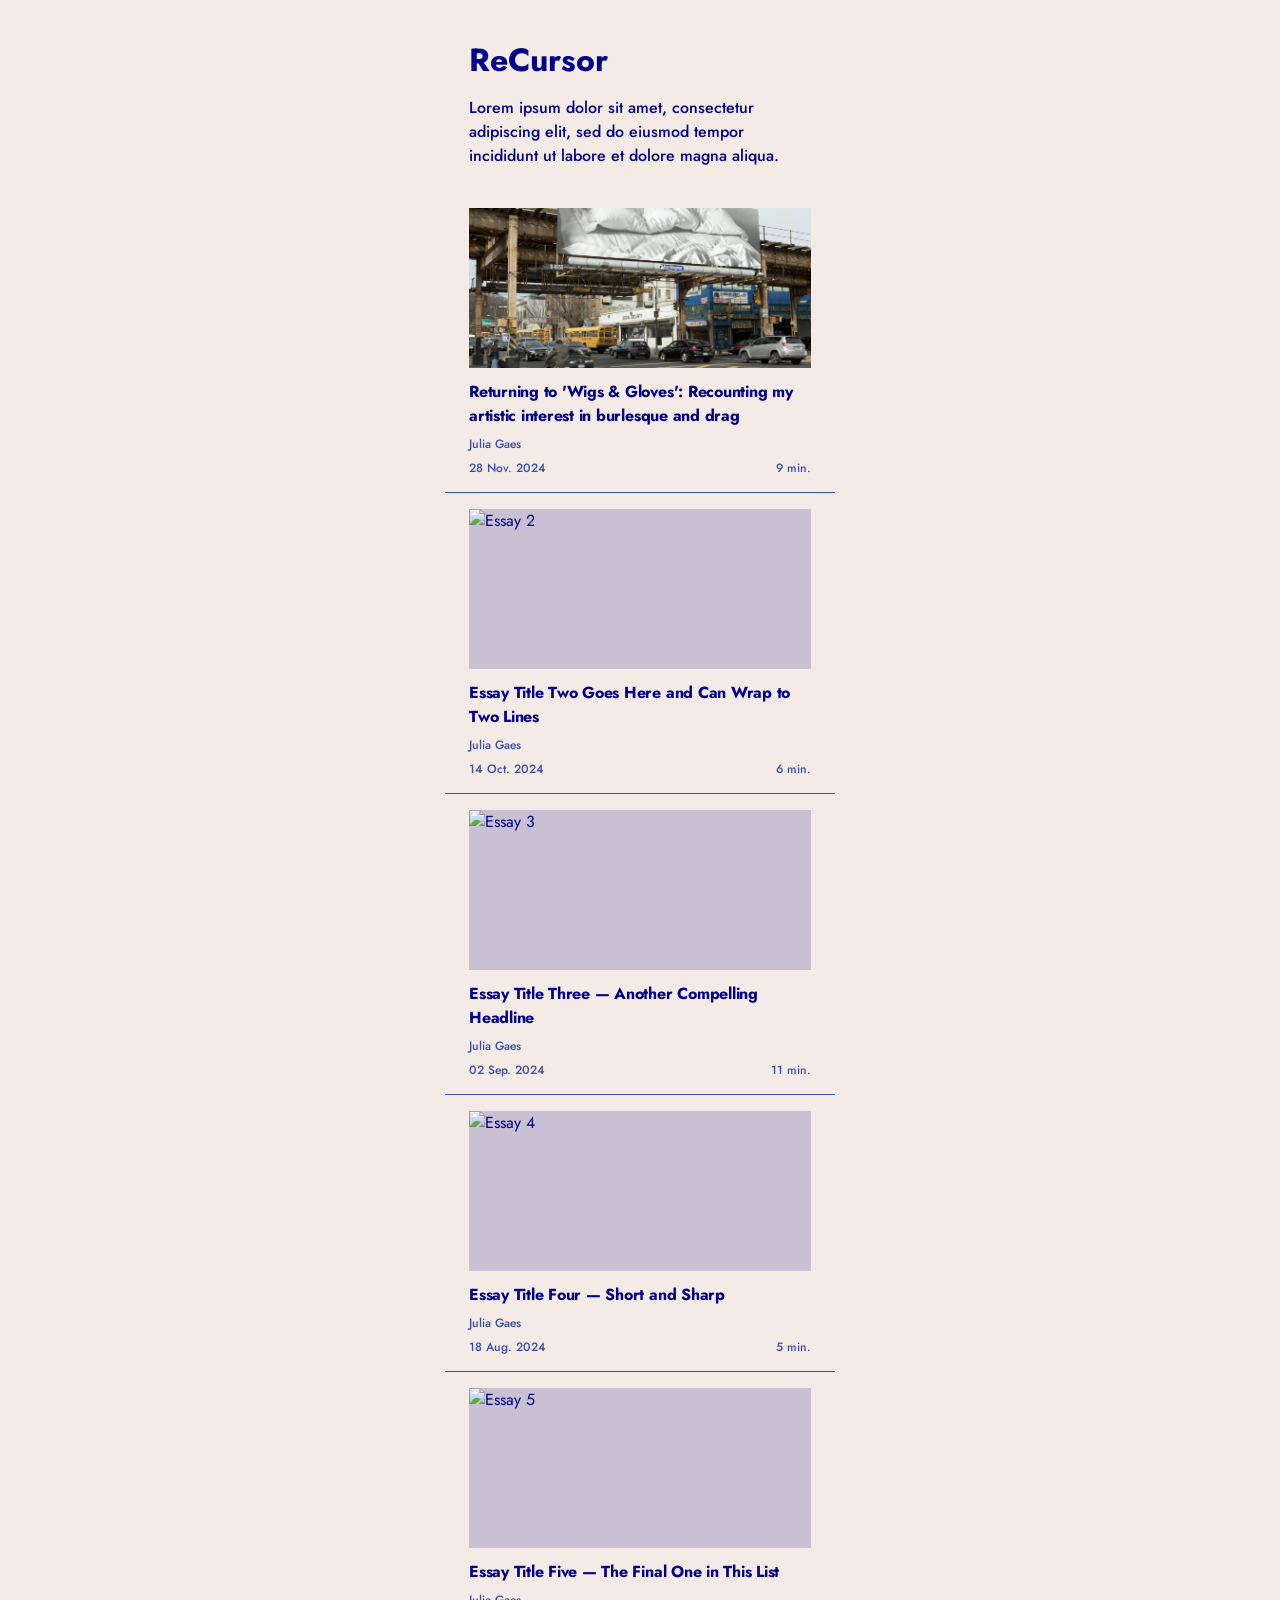
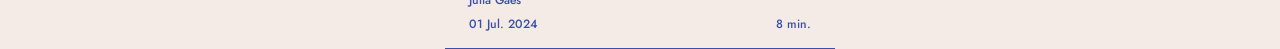
==== index.html @ 8036f6a6 "initial commit" ====
<!DOCTYPE html>
<html lang="en">
<head>
  <meta charset="UTF-8" />
  <meta name="viewport" content="width=device-width, initial-scale=1.0" />
  <title>ReCursor</title>

  <!-- Telegram Mini App SDK -->
  <script src="https://telegram.org/js/telegram-web-app.js"></script>

  <link href="https://fonts.googleapis.com/css2?family=Jost:wght@500;700&display=swap" rel="stylesheet" />
  <link rel="stylesheet" href="css/style.css" />
</head>
<body>

  <div class="phone">

    <!-- Sticky header (appears on scroll) -->
    <header class="sticky-header" id="stickyHeader">
      <span class="sticky-logo">ReCursor</span>
      <a href="about.html" class="sticky-about">[A]</a>
    </header>

    <!-- Intro -->
    <div class="intro">
      <h1>ReCursor</h1>
      <p>Lorem ipsum dolor sit amet, consectetur adipiscing elit, sed do eiusmod tempor incididunt ut labore et dolore magna aliqua.</p>
    </div>

    <!-- Essay list -->
    <div class="essay-list">

      <a href="essay-1.html" class="essay-card">
        <img loading="lazy" class="thumb" src="assets/images/essay-1-1.webp" alt="Essay 1" />
        <h4>Returning to 'Wigs &amp; Gloves': Recounting my artistic interest in burlesque and drag</h4>
        <span class="author">Julia Gaes</span>
        <div class="meta">
          <span>28 Nov. 2024</span>
          <span>9 min.</span>
        </div>
      </a>

      <a href="essay-2.html" class="essay-card">
        <img loading="lazy" class="thumb" src="assets/images/essay-2-1.webp" alt="Essay 2" />
        <h4>Essay Title Two Goes Here and Can Wrap to Two Lines</h4>
        <span class="author">Julia Gaes</span>
        <div class="meta">
          <span>14 Oct. 2024</span>
          <span>6 min.</span>
        </div>
      </a>

      <a href="essay-3.html" class="essay-card">
        <img loading="lazy" class="thumb" src="assets/images/essay-3-1.webp" alt="Essay 3" />
        <h4>Essay Title Three — Another Compelling Headline</h4>
        <span class="author">Julia Gaes</span>
        <div class="meta">
          <span>02 Sep. 2024</span>
          <span>11 min.</span>
        </div>
      </a>

      <a href="essay-4.html" class="essay-card">
        <img loading="lazy" class="thumb" src="assets/images/essay-4-1.webp" alt="Essay 4" />
        <h4>Essay Title Four — Short and Sharp</h4>
        <span class="author">Julia Gaes</span>
        <div class="meta">
          <span>18 Aug. 2024</span>
          <span>5 min.</span>
        </div>
      </a>

      <a href="essay-5.html" class="essay-card">
        <img loading="lazy" class="thumb" src="assets/images/essay-5-1.webp" alt="Essay 5" />
        <h4>Essay Title Five — The Final One in This List</h4>
        <span class="author">Julia Gaes</span>
        <div class="meta">
          <span>01 Jul. 2024</span>
          <span>8 min.</span>
        </div>
      </a>

    </div><!-- /essay-list -->

  </div><!-- /phone -->

  <!-- Shared JS -->
  <script src="js/main.js"></script>

  <!-- Page-specific JS -->
  <script>
    // Telegram: expand to fullscreen on load
    if (window.Telegram?.WebApp) {
      Telegram.WebApp.ready();
      Telegram.WebApp.expand();
    }

    // Sticky header — show after scrolling past intro
    const stickyHeader = document.getElementById('stickyHeader');
    const intro = document.querySelector('.intro');

    function checkScroll() {
      const scrollY = document.documentElement.scrollTop || document.body.scrollTop;
      if (scrollY > intro.offsetHeight) {
        stickyHeader.classList.add('visible');
      } else {
        stickyHeader.classList.remove('visible');
      }
    }

    document.addEventListener('scroll', checkScroll, { passive: true });
  </script>

</body>
</html>
---- css/style.css ----
/* =============================================
   RECURSOR — style.css
   Based on Figma design
   ============================================= */

/* --- Google Fonts fallback for Futura --- */
@import url('https://fonts.googleapis.com/css2?family=Jost:wght@500;700&display=swap');

/* --- CSS Variables --- */
:root {
  --bg: #F4EAE6;
  --white: #FFFFFF;
  --navy: #00008C;
  --blue: #3A4FAB;
  --font: 'Futura', 'Jost', sans-serif;
}

/* --- Reset & Base --- */
*, *::before, *::after {
  box-sizing: border-box;
  margin: 0;
  padding: 0;
}

html, body {
  background: var(--bg);
  font-family: var(--font);
  font-size: 16px;
  color: var(--navy);
  -webkit-font-smoothing: antialiased;
  overflow-x: hidden;
  overflow-y: auto;
  margin: 0;
  padding: 0;
}

/* --- Phone Container --- */
.phone {
  max-width: 390px;
  min-height: 100vh;
  margin: 0 auto;
  background: var(--bg);
  position: relative;
  overflow-x: hidden;
}

/* =============================================
   TYPOGRAPHY
   ============================================= */

/* h2 — Page title (e.g. "ReCursor") */
h1, .h1 {
  font-family: var(--font);
  font-weight: 700;
  font-size: 32px;
  line-height: 40px;
  color: var(--navy);
}

/* h4 — Essay title */
h4, .h4 {
  font-family: var(--font);
  font-weight: 700;
  font-size: 16px;
  line-height: 24px;
  letter-spacing: -0.015em;
  color: var(--navy);
}

/* body/regular */
p, .body-regular {
  font-family: var(--font);
  font-weight: 500;
  font-size: 16px;
  line-height: 24px;
  color: var(--navy);
}

/* body/caption — author, date, read time */
.caption {
  font-family: var(--font);
  font-weight: 500;
  font-size: 12px;
  line-height: 16px;
  color: var(--blue);
}

/* =============================================
   STICKY HEADER (appears on scroll)
   ============================================= */

.sticky-header {
  position: fixed;
  top: 0;
  left: 50%;
  transform: translateX(-50%);
  z-index: 100;
  width: 100%;
  max-width: 390px;
  height: 48px;
  display: flex;
  flex-direction: row;
  align-items: center;
  justify-content: space-between;
  padding: 0 16px;
  background: var(--bg);
  border-bottom: 1px solid var(--navy);
  opacity: 0;
  pointer-events: none;
  transition: opacity 0.3s ease;
}

.sticky-header.visible {
  opacity: 1;
  pointer-events: auto;
}

.sticky-logo {
  font-family: var(--font);
  font-weight: 500;
  font-size: 20px;
  line-height: 100%;
  letter-spacing: 0%;
  color: var(--navy);
}

.sticky-about {
  font-family: var(--font);
  font-weight: 500;
  font-size: 12px;
  line-height: 12px;
  color: var(--navy);
  text-decoration: none;
  width: 16px;
  height: 12px;
  display: flex;
  align-items: center;
  justify-content: center;
}





/* =============================================
   INTRO SECTION (top of home page)
   ============================================= */

.intro {
  padding: 40px 24px 24px;
  display: flex;
  flex-direction: column;
  gap: 16px;
}

/* =============================================
   ESSAY LIST
   ============================================= */

.essay-list {
  display: flex;
  flex-direction: column;
  width: 100%;
}

/* Single essay card */
.essay-card {
  display: flex;
  flex-direction: column;
  align-items: flex-start;
  padding: 16px 24px;
  gap: 8px;
  width: 100%;
  border-bottom: 1px solid var(--blue);
  text-decoration: none;
  background: var(--bg);
}



/* Essay thumbnail image */
.essay-card .thumb {
  width: 100%;
  height: 160px;
  object-fit: cover;
  display: block;
  background: #c9c0d3;
}

/* Essay title */
.essay-card h4 {
  margin-top: 4px;
}

/* Author name */
.essay-card .author {
  font-family: var(--font);
  font-weight: 500;
  font-size: 12px;
  line-height: 16px;
  color: var(--blue);
}

/* Date + read time row */
.essay-card .meta {
  display: flex;
  flex-direction: row;
  justify-content: space-between;
  width: 100%;
}

.essay-card .meta span {
  font-family: var(--font);
  font-weight: 500;
  font-size: 12px;
  line-height: 16px;
  color: var(--blue);
}





/* =============================================
   INDIVIDUAL ESSAY PAGE
   ============================================= */

/* Sticky header on essay page — back arrow + title + [A] */
.essay-header-bar {
  position: fixed;
  top: 0;
  left: 50%;
  transform: translateX(-50%);
  z-index: 100;
  width: 100%;
  max-width: 390px;
  height: 48px;
  display: flex;
  flex-direction: row;
  align-items: center;
  justify-content: space-between;
  padding: 0 16px;
  background: var(--bg);
  border-bottom: 1px solid var(--navy);
  gap: 8px;
}

.essay-header-bar .back-btn {
  font-family: var(--font);
  font-weight: 500;
  font-size: 16px;
  color: var(--navy);
  text-decoration: none;
  flex-shrink: 0;
}

.essay-header-bar .bar-title {
  font-family: var(--font);
  font-weight: 500;
  font-size: 12px;
  line-height: 16px;
  color: var(--navy);
  flex: 1;
  white-space: nowrap;
  overflow: hidden;
  text-overflow: ellipsis;
  text-align: left;
}

.essay-header-bar .bar-about {
  font-family: var(--font);
  font-weight: 500;
  font-size: 12px;
  color: var(--navy);
  text-decoration: none;
  flex-shrink: 0;
  width: 16px;
  text-align: center;
}

/* Essay page content */
.essay-page {
  padding: 64px 24px 60px;
  background: var(--bg);
  min-height: 100vh;
}

/* Essay title — 32px bold */
.essay-page .essay-title {
  font-family: var(--font);
  font-weight: 700;
  font-size: 32px;
  line-height: 40px;
  letter-spacing: -0.02em;
  color: var(--navy);
  margin-bottom: 16px;
}

/* Author */
.essay-page .essay-author {
  font-family: var(--font);
  font-weight: 500;
  font-size: 12px;
  line-height: 16px;
  color: var(--blue);
  margin-bottom: 4px;
}

/* Date + read time row */
.essay-page .essay-meta {
  display: flex;
  justify-content: space-between;
  margin-bottom: 24px;
}

.essay-page .essay-meta span {
  font-family: var(--font);
  font-weight: 500;
  font-size: 12px;
  line-height: 16px;
  color: var(--blue);
}

/* Full width image */
.essay-page .essay-image {
  width: 100%;
  height: auto;
  display: block;
  margin-bottom: 8px;
}

/* Image caption */
.essay-page .essay-caption {
  font-family: var(--font);
  font-weight: 500;
  font-size: 12px;
  line-height: 16px;
  color: var(--blue);
  margin-bottom: 32px;
}

/* Body text */
.essay-page .essay-body {
  font-family: var(--font);
  font-weight: 500;
  font-size: 14px;
  line-height: 20px;
  letter-spacing: 0%;
  color: var(--navy);
}

.essay-page .essay-body p + p {
  margin-top: 20px;
}

/* Drop cap — large first letter */
.essay-page .essay-body p:first-child::first-letter {
  font-size: 64px;
  font-weight: 700;
  line-height: 0.8;
  float: left;
  margin-right: 6px;
  margin-top: 8px;
  color: var(--navy);
}

/* =============================================
   TEXT SELECTION BAR
   ============================================= */

.selection-bar {
  display: none;
  position: fixed;
  z-index: 400;
  background: var(--navy);
  border-radius: 4px;
  padding: 8px 16px;
  gap: 0;
  align-items: center;
  transform: translateX(-50%);
  white-space: nowrap;
}

.selection-bar.active {
  display: flex;
}

.selection-bar button {
  background: none;
  border: none;
  color: #FFFFFF;
  font-family: var(--font);
  font-weight: 500;
  font-size: 14px;
  line-height: 20px;
  padding: 0 12px;
  cursor: pointer;
}

.selection-bar .sel-divider {
  width: 1px;
  height: 16px;
  background: rgba(255,255,255,0.3);
}

/* =============================================
   COMMENT BOTTOM SHEET
   ============================================= */

.comment-overlay {
  display: none;
  position: fixed;
  inset: 0;
  background: rgba(0,0,0,0.4);
  z-index: 400;
}

.comment-overlay.active {
  display: block;
}

.comment-sheet {
  position: fixed;
  bottom: -100%;
  left: 50%;
  transform: translateX(-50%);
  width: 100%;
  max-width: 390px;
  background: var(--navy);
  z-index: 401;
  padding: 24px 20px 40px;
  transition: bottom 0.3s cubic-bezier(0.4, 0, 0.2, 1);
}

.comment-sheet.active {
  bottom: 0;
}

.comment-sheet-header {
  display: flex;
  justify-content: space-between;
  align-items: center;
  margin-bottom: 20px;
}

.comment-sheet-header span {
  font-family: var(--font);
  font-weight: 700;
  font-size: 16px;
  color: #FFFFFF;
}

.comment-sheet-header button {
  background: none;
  border: none;
  color: #FFFFFF;
  font-size: 18px;
  cursor: pointer;
  padding: 0;
}

.comment-quote {
  font-family: var(--font);
  font-weight: 500;
  font-size: 12px;
  line-height: 16px;
  color: rgba(255,255,255,0.5);
  margin-bottom: 16px;
  font-style: italic;
}

.comment-field label {
  display: block;
  font-family: var(--font);
  font-weight: 500;
  font-size: 12px;
  color: rgba(255,255,255,0.7);
  margin-bottom: 6px;
}

.comment-field textarea,
.comment-field input[type="text"] {
  width: 100%;
  background: rgba(255,255,255,0.1);
  border: 1px solid rgba(255,255,255,0.2);
  border-radius: 4px;
  padding: 10px 12px;
  font-family: var(--font);
  font-weight: 500;
  font-size: 14px;
  color: #FFFFFF;
  resize: none;
  outline: none;
  margin-bottom: 16px;
}

.comment-field textarea {
  height: 80px;
}

.comment-field textarea::placeholder,
.comment-field input::placeholder {
  color: rgba(255,255,255,0.3);
}

.comment-consent {
  display: flex;
  align-items: flex-start;
  gap: 10px;
  margin-bottom: 20px;
}

.comment-consent input[type="checkbox"] {
  margin-top: 2px;
  flex-shrink: 0;
  width: 16px;
  height: 16px;
  accent-color: #FFFFFF;
}

.comment-consent span {
  font-family: var(--font);
  font-weight: 500;
  font-size: 12px;
  line-height: 16px;
  color: rgba(255,255,255,0.7);
}

.comment-submit {
  width: 100%;
  background: #FFFFFF;
  color: var(--navy);
  font-family: var(--font);
  font-weight: 700;
  font-size: 16px;
  padding: 14px;
  border: none;
  cursor: pointer;
}



.gallery-overlay {
  display: none;
  position: fixed;
  inset: 0;
  background: #080817;
  z-index: 300;
  flex-direction: column;
  justify-content: center;
  align-items: center;
}

.gallery-overlay.active {
  display: flex;
}

/* Swipe container */
.gallery-track {
  display: flex;
  width: 100%;
  height: 100%;
  transition: transform 0.3s cubic-bezier(0.4, 0, 0.2, 1);
}

/* Each slide */
.gallery-slide {
  min-width: 100%;
  height: 100%;
  display: flex;
  flex-direction: column;
  justify-content: center;
  align-items: center;
  position: relative;
  padding: 60px 0 100px;
}

.gallery-slide img {
  width: 100%;
  height: auto;
  max-height: 70vh;
  object-fit: contain;
  display: block;
}

/* Caption overlay at bottom of image */
.gallery-caption {
  position: absolute;
  bottom: 100px;
  left: 0;
  right: 0;
  padding: 16px 20px;
  font-family: var(--font);
  font-weight: 500;
  font-size: 12px;
  line-height: 16px;
  color: #F4E9E6;
}

/* Bottom bar — dots + close */
.gallery-bar {
  position: fixed;
  bottom: 0;
  left: 50%;
  transform: translateX(-50%);
  width: 100%;
  max-width: 390px;
  height: 60px;
  display: flex;
  align-items: center;
  justify-content: space-between;
  padding: 0 24px;
  z-index: 301;
}

/* Dot indicators */
.gallery-dots {
  display: flex;
  gap: 8px;
  align-items: center;
}

.gallery-dot {
  width: 8px;
  height: 8px;
  border-radius: 50%;
  border: 1.5px solid #F4E9E6;
  background: transparent;
  transition: background 0.2s ease;
}

.gallery-dot.active {
  background: #F4E9E6;
}

/* Close button */
.gallery-close {
  font-family: var(--font);
  font-size: 18px;
  color: #F4E9E6;
  background: none;
  border: none;
  cursor: pointer;
  padding: 8px;
  line-height: 1;
}



/* Footnote reference in text */
.fn {
  font-size: 10px;
  font-weight: 700;
  color: var(--navy);
  cursor: pointer;
  vertical-align: super;
  line-height: 0;
}

/* Dark overlay behind sheet */
.fn-overlay {
  display: none;
  position: fixed;
  inset: 0;
  z-index: 200;
}

.fn-overlay.active {
  display: block;
}

/* Bottom sheet */
.fn-sheet {
  position: fixed;
  bottom: -100%;
  left: 50%;
  transform: translateX(-50%);
  width: 100%;
  max-width: 390px;
  background: #0D1117;
  color: #FFFFFF;
  padding: 24px 20px;
  z-index: 201;
  transition: bottom 0.3s cubic-bezier(0.4, 0, 0.2, 1);
  border-radius: 0;
}

.fn-sheet.active {
  bottom: 0;
}

.fn-sheet .fn-number {
  font-family: var(--font);
  font-weight: 700;
  font-size: 12px;
  line-height: 16px;
  color: #FFFFFF;
  margin-bottom: 12px;
}

.fn-sheet .fn-text {
  font-family: var(--font);
  font-weight: 500;
  font-size: 14px;
  line-height: 20px;
  color: #FFFFFF;
}

.about-page {
  padding: 64px 24px 60px;
  background: var(--bg);
  min-height: 100vh;
}

.about-title {
  font-family: var(--font);
  font-weight: 700;
  font-size: 32px;
  line-height: 40px;
  letter-spacing: -0.02em;
  color: var(--navy);
  margin-bottom: 24px;
}

.about-body p {
  font-family: var(--font);
  font-weight: 500;
  font-size: 14px;
  line-height: 20px;
  letter-spacing: 0;
  color: var(--navy);
  margin-bottom: 24px;
}

/* =============================================
   UTILITY
   ============================================= */

a {
  color: inherit;
  text-decoration: none;
}

img {
  display: block;
  width: 100%;
  height: auto;
}
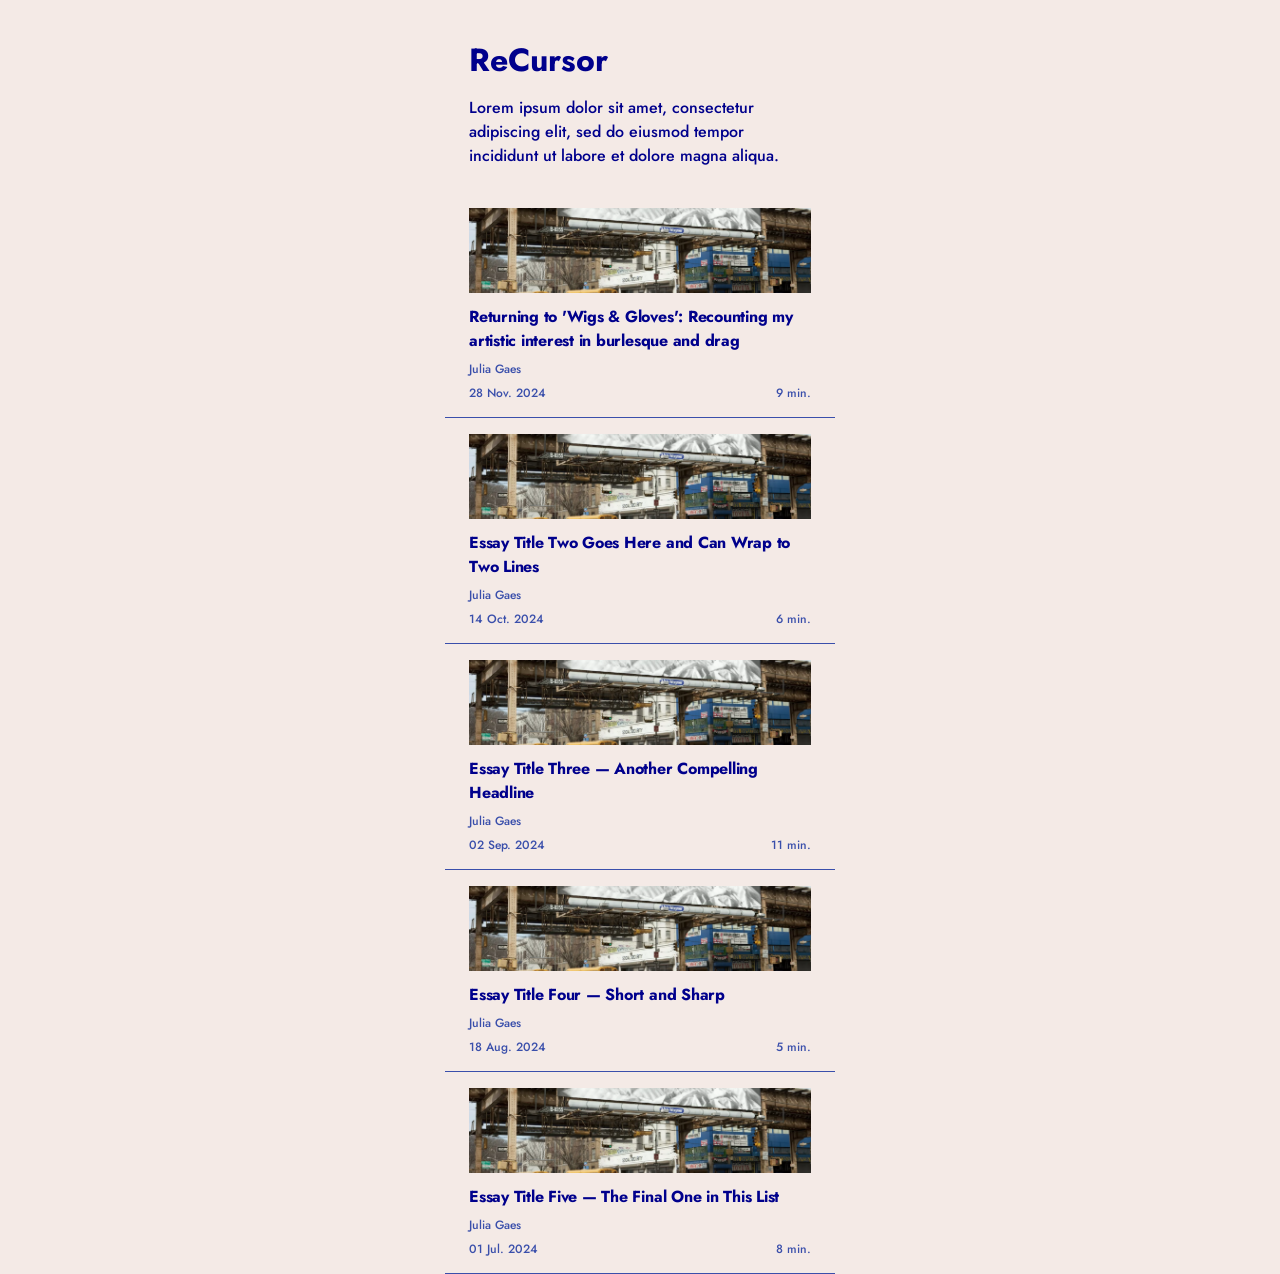
==== commit 762c4ca0: "Initial commit" ====
--- a/index.html
+++ b/index.html
@@ -41,7 +41,7 @@
       </a>
 
       <a href="essay-2.html" class="essay-card">
-        <img loading="lazy" class="thumb" src="assets/images/essay-2-1.webp" alt="Essay 2" />
+        <img loading="lazy" class="thumb" src="assets/images/essay-1-1.webp" alt="Essay 2" />
         <h4>Essay Title Two Goes Here and Can Wrap to Two Lines</h4>
         <span class="author">Julia Gaes</span>
         <div class="meta">
@@ -51,7 +51,7 @@
       </a>
 
       <a href="essay-3.html" class="essay-card">
-        <img loading="lazy" class="thumb" src="assets/images/essay-3-1.webp" alt="Essay 3" />
+        <img loading="lazy" class="thumb" src="assets/images/essay-1-1.webp" alt="Essay 3" />
         <h4>Essay Title Three — Another Compelling Headline</h4>
         <span class="author">Julia Gaes</span>
         <div class="meta">
@@ -61,7 +61,7 @@
       </a>
 
       <a href="essay-4.html" class="essay-card">
-        <img loading="lazy" class="thumb" src="assets/images/essay-4-1.webp" alt="Essay 4" />
+        <img loading="lazy" class="thumb" src="assets/images/essay-1-1.webp" alt="Essay 4" />
         <h4>Essay Title Four — Short and Sharp</h4>
         <span class="author">Julia Gaes</span>
         <div class="meta">
@@ -71,7 +71,7 @@
       </a>
 
       <a href="essay-5.html" class="essay-card">
-        <img loading="lazy" class="thumb" src="assets/images/essay-5-1.webp" alt="Essay 5" />
+        <img loading="lazy" class="thumb" src="assets/images/essay-1-1.webp" alt="Essay 5" />
         <h4>Essay Title Five — The Final One in This List</h4>
         <span class="author">Julia Gaes</span>
         <div class="meta">
--- a/css/style.css
+++ b/css/style.css
@@ -181,7 +181,7 @@
 /* Essay thumbnail image */
 .essay-card .thumb {
   width: 100%;
-  height: 160px;
+  height: 85px;
   object-fit: cover;
   display: block;
   background: #c9c0d3;
@@ -347,6 +347,8 @@
   line-height: 20px;
   letter-spacing: 0%;
   color: var(--navy);
+  -webkit-user-select: text;
+  user-select: text;
 }
 
 .essay-page .essay-body p + p {
@@ -370,13 +372,15 @@
 
 .selection-bar {
   display: none;
-  position: fixed;
+  position: absolute;
   z-index: 400;
-  background: var(--navy);
-  border-radius: 4px;
+  background: #0A0A64;
+  width: 161px;
+  height: 40px;
   padding: 8px 16px;
   gap: 0;
   align-items: center;
+  justify-content: space-between;
   transform: translateX(-50%);
   white-space: nowrap;
 }
@@ -392,15 +396,26 @@
   font-family: var(--font);
   font-weight: 500;
   font-size: 14px;
-  line-height: 20px;
-  padding: 0 12px;
+  line-height: 24px;
+  padding: 0;
   cursor: pointer;
+  text-align: center;
+}
+
+.selection-bar #selComment {
+  width: 69px;
+}
+
+.selection-bar #selCopy {
+  width: 39px;
 }
 
 .selection-bar .sel-divider {
   width: 1px;
-  height: 16px;
-  background: rgba(255,255,255,0.3);
+  height: 14px;
+  background: #FFFFFF;
+  opacity: 1;
+  flex-shrink: 0;
 }
 
 /* =============================================
@@ -707,7 +722,7 @@
 }
 
 .about-page {
-  padding: 64px 24px 60px;
+  padding: 64px 0 60px;
   background: var(--bg);
   min-height: 100vh;
 }
@@ -720,6 +735,11 @@
   letter-spacing: -0.02em;
   color: var(--navy);
   margin-bottom: 24px;
+  padding: 0 24px;
+}
+
+.about-body {
+  padding: 0 24px;
 }
 
 .about-body p {
@@ -745,4 +765,57 @@
   display: block;
   width: 100%;
   height: auto;
+}
+
+/* About page — divider, sections, button */
+.about-divider {
+  text-align: center;
+  color: var(--navy);
+  font-size: 14px;
+  padding: 32px 0;
+  letter-spacing: 8px;
+}
+
+.about-section {
+  width: 100%;
+  padding: 24px 16px;
+  gap: 24px;
+  display: flex;
+  flex-direction: column;
+  border-bottom: 1px solid var(--navy);
+  box-sizing: border-box;
+}
+
+.about-section-title {
+  font-family: var(--font);
+  font-size: 32px;
+  font-weight: 700;
+  color: var(--navy);
+  margin: 0;
+}
+
+.about-section-body p {
+  font-family: var(--font);
+  font-size: 14px;
+  font-weight: 500;
+  line-height: 24px;
+  color: var(--navy);
+  margin: 0;
+}
+
+.tg-btn {
+  display: block;
+  width: 358px;
+  height: 40px;
+  background: #00008C;
+  color: #FFFFFF;
+  font-family: var(--font);
+  font-size: 16px;
+  font-weight: 700;
+  text-align: center;
+  line-height: 40px;
+  padding: 0;
+  text-decoration: none;
+  box-sizing: border-box;
+  gap: 8px;
 }
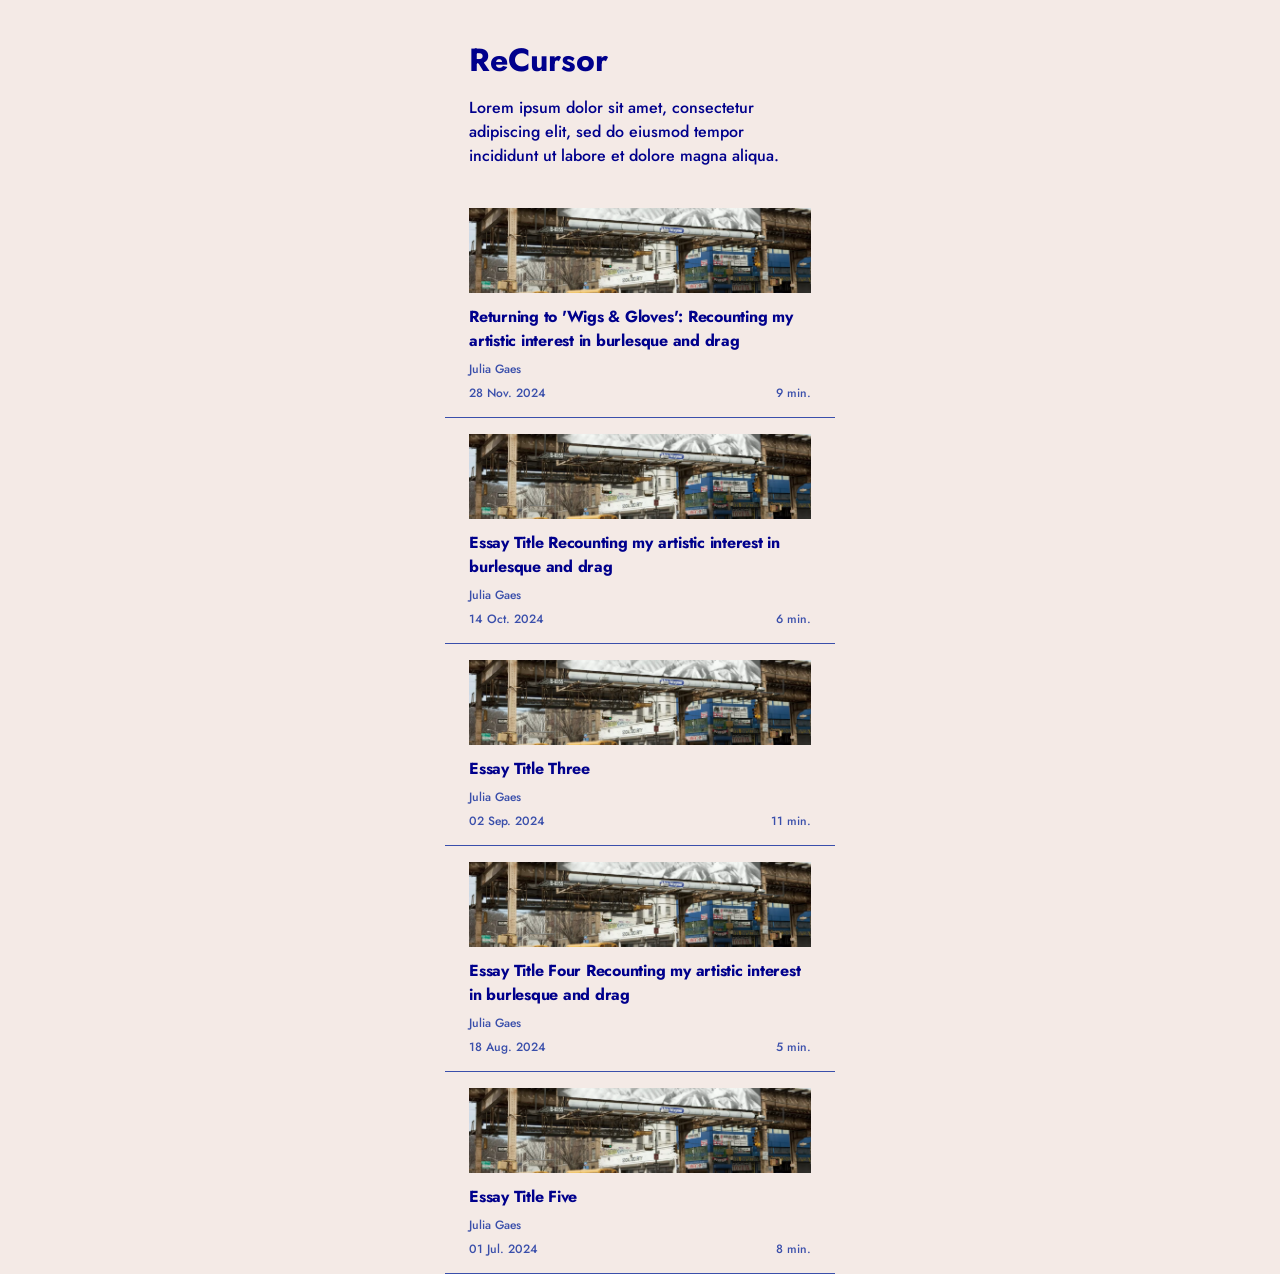
==== commit cb09d7aa: "update" ====
--- a/index.html
+++ b/index.html
@@ -2,7 +2,7 @@
 <html lang="en">
 <head>
   <meta charset="UTF-8" />
-  <meta name="viewport" content="width=device-width, initial-scale=1.0" />
+  <meta name="viewport" content="width=device-width, initial-scale=1.0, maximum-scale=1.0, user-scalable=no" />
   <title>ReCursor</title>
 
   <!-- Telegram Mini App SDK -->
@@ -40,9 +40,9 @@
         </div>
       </a>
 
-      <a href="essay-2.html" class="essay-card">
+      <a href="essay-1.html" class="essay-card">
         <img loading="lazy" class="thumb" src="assets/images/essay-1-1.webp" alt="Essay 2" />
-        <h4>Essay Title Two Goes Here and Can Wrap to Two Lines</h4>
+        <h4>Essay Title Recounting my artistic interest in burlesque and drag</h4>
         <span class="author">Julia Gaes</span>
         <div class="meta">
           <span>14 Oct. 2024</span>
@@ -50,9 +50,9 @@
         </div>
       </a>
 
-      <a href="essay-3.html" class="essay-card">
+      <a href="essay-1.html" class="essay-card">
         <img loading="lazy" class="thumb" src="assets/images/essay-1-1.webp" alt="Essay 3" />
-        <h4>Essay Title Three — Another Compelling Headline</h4>
+        <h4>Essay Title Three</h4>
         <span class="author">Julia Gaes</span>
         <div class="meta">
           <span>02 Sep. 2024</span>
@@ -60,9 +60,9 @@
         </div>
       </a>
 
-      <a href="essay-4.html" class="essay-card">
+      <a href="essay-1.html" class="essay-card">
         <img loading="lazy" class="thumb" src="assets/images/essay-1-1.webp" alt="Essay 4" />
-        <h4>Essay Title Four — Short and Sharp</h4>
+        <h4>Essay Title Four Recounting my artistic interest in burlesque and drag</h4>
         <span class="author">Julia Gaes</span>
         <div class="meta">
           <span>18 Aug. 2024</span>
@@ -70,9 +70,9 @@
         </div>
       </a>
 
-      <a href="essay-5.html" class="essay-card">
+      <a href="essay-1.html" class="essay-card">
         <img loading="lazy" class="thumb" src="assets/images/essay-1-1.webp" alt="Essay 5" />
-        <h4>Essay Title Five — The Final One in This List</h4>
+        <h4>Essay Title Five</h4>
         <span class="author">Julia Gaes</span>
         <div class="meta">
           <span>01 Jul. 2024</span>
--- a/css/style.css
+++ b/css/style.css
@@ -1,821 +1,752 @@
 /* =============================================
    RECURSOR — style.css
-   Based on Figma design
    ============================================= */
 
-/* --- Google Fonts fallback for Futura --- */
-@import url('https://fonts.googleapis.com/css2?family=Jost:wght@500;700&display=swap');
+   @import url('https://fonts.googleapis.com/css2?family=Jost:wght@500;700&display=swap');
 
-/* --- CSS Variables --- */
-:root {
-  --bg: #F4EAE6;
-  --white: #FFFFFF;
-  --navy: #00008C;
-  --blue: #3A4FAB;
-  --font: 'Futura', 'Jost', sans-serif;
-}
-
-/* --- Reset & Base --- */
-*, *::before, *::after {
-  box-sizing: border-box;
-  margin: 0;
-  padding: 0;
-}
-
-html, body {
-  background: var(--bg);
-  font-family: var(--font);
-  font-size: 16px;
-  color: var(--navy);
-  -webkit-font-smoothing: antialiased;
-  overflow-x: hidden;
-  overflow-y: auto;
-  margin: 0;
-  padding: 0;
-}
-
-/* --- Phone Container --- */
-.phone {
-  max-width: 390px;
-  min-height: 100vh;
-  margin: 0 auto;
-  background: var(--bg);
-  position: relative;
-  overflow-x: hidden;
-}
-
-/* =============================================
-   TYPOGRAPHY
-   ============================================= */
-
-/* h2 — Page title (e.g. "ReCursor") */
-h1, .h1 {
-  font-family: var(--font);
-  font-weight: 700;
-  font-size: 32px;
-  line-height: 40px;
-  color: var(--navy);
-}
-
-/* h4 — Essay title */
-h4, .h4 {
-  font-family: var(--font);
-  font-weight: 700;
-  font-size: 16px;
-  line-height: 24px;
-  letter-spacing: -0.015em;
-  color: var(--navy);
-}
-
-/* body/regular */
-p, .body-regular {
-  font-family: var(--font);
-  font-weight: 500;
-  font-size: 16px;
-  line-height: 24px;
-  color: var(--navy);
-}
-
-/* body/caption — author, date, read time */
-.caption {
-  font-family: var(--font);
-  font-weight: 500;
-  font-size: 12px;
-  line-height: 16px;
-  color: var(--blue);
-}
-
-/* =============================================
-   STICKY HEADER (appears on scroll)
-   ============================================= */
-
-.sticky-header {
-  position: fixed;
-  top: 0;
-  left: 50%;
-  transform: translateX(-50%);
-  z-index: 100;
-  width: 100%;
-  max-width: 390px;
-  height: 48px;
-  display: flex;
-  flex-direction: row;
-  align-items: center;
-  justify-content: space-between;
-  padding: 0 16px;
-  background: var(--bg);
-  border-bottom: 1px solid var(--navy);
-  opacity: 0;
-  pointer-events: none;
-  transition: opacity 0.3s ease;
-}
-
-.sticky-header.visible {
-  opacity: 1;
-  pointer-events: auto;
-}
-
-.sticky-logo {
-  font-family: var(--font);
-  font-weight: 500;
-  font-size: 20px;
-  line-height: 100%;
-  letter-spacing: 0%;
-  color: var(--navy);
-}
-
-.sticky-about {
-  font-family: var(--font);
-  font-weight: 500;
-  font-size: 12px;
-  line-height: 12px;
-  color: var(--navy);
-  text-decoration: none;
-  width: 16px;
-  height: 12px;
-  display: flex;
-  align-items: center;
-  justify-content: center;
-}
-
-
-
-
-
-/* =============================================
-   INTRO SECTION (top of home page)
-   ============================================= */
-
-.intro {
-  padding: 40px 24px 24px;
-  display: flex;
-  flex-direction: column;
-  gap: 16px;
-}
-
-/* =============================================
-   ESSAY LIST
-   ============================================= */
-
-.essay-list {
-  display: flex;
-  flex-direction: column;
-  width: 100%;
-}
-
-/* Single essay card */
-.essay-card {
-  display: flex;
-  flex-direction: column;
-  align-items: flex-start;
-  padding: 16px 24px;
-  gap: 8px;
-  width: 100%;
-  border-bottom: 1px solid var(--blue);
-  text-decoration: none;
-  background: var(--bg);
-}
-
-
-
-/* Essay thumbnail image */
-.essay-card .thumb {
-  width: 100%;
-  height: 85px;
-  object-fit: cover;
-  display: block;
-  background: #c9c0d3;
-}
-
-/* Essay title */
-.essay-card h4 {
-  margin-top: 4px;
-}
-
-/* Author name */
-.essay-card .author {
-  font-family: var(--font);
-  font-weight: 500;
-  font-size: 12px;
-  line-height: 16px;
-  color: var(--blue);
-}
-
-/* Date + read time row */
-.essay-card .meta {
-  display: flex;
-  flex-direction: row;
-  justify-content: space-between;
-  width: 100%;
-}
-
-.essay-card .meta span {
-  font-family: var(--font);
-  font-weight: 500;
-  font-size: 12px;
-  line-height: 16px;
-  color: var(--blue);
-}
-
-
-
-
-
-/* =============================================
-   INDIVIDUAL ESSAY PAGE
-   ============================================= */
-
-/* Sticky header on essay page — back arrow + title + [A] */
-.essay-header-bar {
-  position: fixed;
-  top: 0;
-  left: 50%;
-  transform: translateX(-50%);
-  z-index: 100;
-  width: 100%;
-  max-width: 390px;
-  height: 48px;
-  display: flex;
-  flex-direction: row;
-  align-items: center;
-  justify-content: space-between;
-  padding: 0 16px;
-  background: var(--bg);
-  border-bottom: 1px solid var(--navy);
-  gap: 8px;
-}
-
-.essay-header-bar .back-btn {
-  font-family: var(--font);
-  font-weight: 500;
-  font-size: 16px;
-  color: var(--navy);
-  text-decoration: none;
-  flex-shrink: 0;
-}
-
-.essay-header-bar .bar-title {
-  font-family: var(--font);
-  font-weight: 500;
-  font-size: 12px;
-  line-height: 16px;
-  color: var(--navy);
-  flex: 1;
-  white-space: nowrap;
-  overflow: hidden;
-  text-overflow: ellipsis;
-  text-align: left;
-}
-
-.essay-header-bar .bar-about {
-  font-family: var(--font);
-  font-weight: 500;
-  font-size: 12px;
-  color: var(--navy);
-  text-decoration: none;
-  flex-shrink: 0;
-  width: 16px;
-  text-align: center;
-}
-
-/* Essay page content */
-.essay-page {
-  padding: 64px 24px 60px;
-  background: var(--bg);
-  min-height: 100vh;
-}
-
-/* Essay title — 32px bold */
-.essay-page .essay-title {
-  font-family: var(--font);
-  font-weight: 700;
-  font-size: 32px;
-  line-height: 40px;
-  letter-spacing: -0.02em;
-  color: var(--navy);
-  margin-bottom: 16px;
-}
-
-/* Author */
-.essay-page .essay-author {
-  font-family: var(--font);
-  font-weight: 500;
-  font-size: 12px;
-  line-height: 16px;
-  color: var(--blue);
-  margin-bottom: 4px;
-}
-
-/* Date + read time row */
-.essay-page .essay-meta {
-  display: flex;
-  justify-content: space-between;
-  margin-bottom: 24px;
-}
-
-.essay-page .essay-meta span {
-  font-family: var(--font);
-  font-weight: 500;
-  font-size: 12px;
-  line-height: 16px;
-  color: var(--blue);
-}
-
-/* Full width image */
-.essay-page .essay-image {
-  width: 100%;
-  height: auto;
-  display: block;
-  margin-bottom: 8px;
-}
-
-/* Image caption */
-.essay-page .essay-caption {
-  font-family: var(--font);
-  font-weight: 500;
-  font-size: 12px;
-  line-height: 16px;
-  color: var(--blue);
-  margin-bottom: 32px;
-}
-
-/* Body text */
-.essay-page .essay-body {
-  font-family: var(--font);
-  font-weight: 500;
-  font-size: 14px;
-  line-height: 20px;
-  letter-spacing: 0%;
-  color: var(--navy);
-  -webkit-user-select: text;
-  user-select: text;
-}
-
-.essay-page .essay-body p + p {
-  margin-top: 20px;
-}
-
-/* Drop cap — large first letter */
-.essay-page .essay-body p:first-child::first-letter {
-  font-size: 64px;
-  font-weight: 700;
-  line-height: 0.8;
-  float: left;
-  margin-right: 6px;
-  margin-top: 8px;
-  color: var(--navy);
-}
-
-/* =============================================
-   TEXT SELECTION BAR
-   ============================================= */
-
-.selection-bar {
-  display: none;
-  position: absolute;
-  z-index: 400;
-  background: #0A0A64;
-  width: 161px;
-  height: 40px;
-  padding: 8px 16px;
-  gap: 0;
-  align-items: center;
-  justify-content: space-between;
-  transform: translateX(-50%);
-  white-space: nowrap;
-}
-
-.selection-bar.active {
-  display: flex;
-}
-
-.selection-bar button {
-  background: none;
-  border: none;
-  color: #FFFFFF;
-  font-family: var(--font);
-  font-weight: 500;
-  font-size: 14px;
-  line-height: 24px;
-  padding: 0;
-  cursor: pointer;
-  text-align: center;
-}
-
-.selection-bar #selComment {
-  width: 69px;
-}
-
-.selection-bar #selCopy {
-  width: 39px;
-}
-
-.selection-bar .sel-divider {
-  width: 1px;
-  height: 14px;
-  background: #FFFFFF;
-  opacity: 1;
-  flex-shrink: 0;
-}
-
-/* =============================================
-   COMMENT BOTTOM SHEET
-   ============================================= */
-
-.comment-overlay {
-  display: none;
-  position: fixed;
-  inset: 0;
-  background: rgba(0,0,0,0.4);
-  z-index: 400;
-}
-
-.comment-overlay.active {
-  display: block;
-}
-
-.comment-sheet {
-  position: fixed;
-  bottom: -100%;
-  left: 50%;
-  transform: translateX(-50%);
-  width: 100%;
-  max-width: 390px;
-  background: var(--navy);
-  z-index: 401;
-  padding: 24px 20px 40px;
-  transition: bottom 0.3s cubic-bezier(0.4, 0, 0.2, 1);
-}
-
-.comment-sheet.active {
-  bottom: 0;
-}
-
-.comment-sheet-header {
-  display: flex;
-  justify-content: space-between;
-  align-items: center;
-  margin-bottom: 20px;
-}
-
-.comment-sheet-header span {
-  font-family: var(--font);
-  font-weight: 700;
-  font-size: 16px;
-  color: #FFFFFF;
-}
-
-.comment-sheet-header button {
-  background: none;
-  border: none;
-  color: #FFFFFF;
-  font-size: 18px;
-  cursor: pointer;
-  padding: 0;
-}
-
-.comment-quote {
-  font-family: var(--font);
-  font-weight: 500;
-  font-size: 12px;
-  line-height: 16px;
-  color: rgba(255,255,255,0.5);
-  margin-bottom: 16px;
-  font-style: italic;
-}
-
-.comment-field label {
-  display: block;
-  font-family: var(--font);
-  font-weight: 500;
-  font-size: 12px;
-  color: rgba(255,255,255,0.7);
-  margin-bottom: 6px;
-}
-
-.comment-field textarea,
-.comment-field input[type="text"] {
-  width: 100%;
-  background: rgba(255,255,255,0.1);
-  border: 1px solid rgba(255,255,255,0.2);
-  border-radius: 4px;
-  padding: 10px 12px;
-  font-family: var(--font);
-  font-weight: 500;
-  font-size: 14px;
-  color: #FFFFFF;
-  resize: none;
-  outline: none;
-  margin-bottom: 16px;
-}
-
-.comment-field textarea {
-  height: 80px;
-}
-
-.comment-field textarea::placeholder,
-.comment-field input::placeholder {
-  color: rgba(255,255,255,0.3);
-}
-
-.comment-consent {
-  display: flex;
-  align-items: flex-start;
-  gap: 10px;
-  margin-bottom: 20px;
-}
-
-.comment-consent input[type="checkbox"] {
-  margin-top: 2px;
-  flex-shrink: 0;
-  width: 16px;
-  height: 16px;
-  accent-color: #FFFFFF;
-}
-
-.comment-consent span {
-  font-family: var(--font);
-  font-weight: 500;
-  font-size: 12px;
-  line-height: 16px;
-  color: rgba(255,255,255,0.7);
-}
-
-.comment-submit {
-  width: 100%;
-  background: #FFFFFF;
-  color: var(--navy);
-  font-family: var(--font);
-  font-weight: 700;
-  font-size: 16px;
-  padding: 14px;
-  border: none;
-  cursor: pointer;
-}
-
-
-
-.gallery-overlay {
-  display: none;
-  position: fixed;
-  inset: 0;
-  background: #080817;
-  z-index: 300;
-  flex-direction: column;
-  justify-content: center;
-  align-items: center;
-}
-
-.gallery-overlay.active {
-  display: flex;
-}
-
-/* Swipe container */
-.gallery-track {
-  display: flex;
-  width: 100%;
-  height: 100%;
-  transition: transform 0.3s cubic-bezier(0.4, 0, 0.2, 1);
-}
-
-/* Each slide */
-.gallery-slide {
-  min-width: 100%;
-  height: 100%;
-  display: flex;
-  flex-direction: column;
-  justify-content: center;
-  align-items: center;
-  position: relative;
-  padding: 60px 0 100px;
-}
-
-.gallery-slide img {
-  width: 100%;
-  height: auto;
-  max-height: 70vh;
-  object-fit: contain;
-  display: block;
-}
-
-/* Caption overlay at bottom of image */
-.gallery-caption {
-  position: absolute;
-  bottom: 100px;
-  left: 0;
-  right: 0;
-  padding: 16px 20px;
-  font-family: var(--font);
-  font-weight: 500;
-  font-size: 12px;
-  line-height: 16px;
-  color: #F4E9E6;
-}
-
-/* Bottom bar — dots + close */
-.gallery-bar {
-  position: fixed;
-  bottom: 0;
-  left: 50%;
-  transform: translateX(-50%);
-  width: 100%;
-  max-width: 390px;
-  height: 60px;
-  display: flex;
-  align-items: center;
-  justify-content: space-between;
-  padding: 0 24px;
-  z-index: 301;
-}
-
-/* Dot indicators */
-.gallery-dots {
-  display: flex;
-  gap: 8px;
-  align-items: center;
-}
-
-.gallery-dot {
-  width: 8px;
-  height: 8px;
-  border-radius: 50%;
-  border: 1.5px solid #F4E9E6;
-  background: transparent;
-  transition: background 0.2s ease;
-}
-
-.gallery-dot.active {
-  background: #F4E9E6;
-}
-
-/* Close button */
-.gallery-close {
-  font-family: var(--font);
-  font-size: 18px;
-  color: #F4E9E6;
-  background: none;
-  border: none;
-  cursor: pointer;
-  padding: 8px;
-  line-height: 1;
-}
-
-
-
-/* Footnote reference in text */
-.fn {
-  font-size: 10px;
-  font-weight: 700;
-  color: var(--navy);
-  cursor: pointer;
-  vertical-align: super;
-  line-height: 0;
-}
-
-/* Dark overlay behind sheet */
-.fn-overlay {
-  display: none;
-  position: fixed;
-  inset: 0;
-  z-index: 200;
-}
-
-.fn-overlay.active {
-  display: block;
-}
-
-/* Bottom sheet */
-.fn-sheet {
-  position: fixed;
-  bottom: -100%;
-  left: 50%;
-  transform: translateX(-50%);
-  width: 100%;
-  max-width: 390px;
-  background: #0D1117;
-  color: #FFFFFF;
-  padding: 24px 20px;
-  z-index: 201;
-  transition: bottom 0.3s cubic-bezier(0.4, 0, 0.2, 1);
-  border-radius: 0;
-}
-
-.fn-sheet.active {
-  bottom: 0;
-}
-
-.fn-sheet .fn-number {
-  font-family: var(--font);
-  font-weight: 700;
-  font-size: 12px;
-  line-height: 16px;
-  color: #FFFFFF;
-  margin-bottom: 12px;
-}
-
-.fn-sheet .fn-text {
-  font-family: var(--font);
-  font-weight: 500;
-  font-size: 14px;
-  line-height: 20px;
-  color: #FFFFFF;
-}
-
-.about-page {
-  padding: 64px 0 60px;
-  background: var(--bg);
-  min-height: 100vh;
-}
-
-.about-title {
-  font-family: var(--font);
-  font-weight: 700;
-  font-size: 32px;
-  line-height: 40px;
-  letter-spacing: -0.02em;
-  color: var(--navy);
-  margin-bottom: 24px;
-  padding: 0 24px;
-}
-
-.about-body {
-  padding: 0 24px;
-}
-
-.about-body p {
-  font-family: var(--font);
-  font-weight: 500;
-  font-size: 14px;
-  line-height: 20px;
-  letter-spacing: 0;
-  color: var(--navy);
-  margin-bottom: 24px;
-}
-
-/* =============================================
-   UTILITY
-   ============================================= */
-
-a {
-  color: inherit;
-  text-decoration: none;
-}
-
-img {
-  display: block;
-  width: 100%;
-  height: auto;
-}
-
-/* About page — divider, sections, button */
-.about-divider {
-  text-align: center;
-  color: var(--navy);
-  font-size: 14px;
-  padding: 32px 0;
-  letter-spacing: 8px;
-}
-
-.about-section {
-  width: 100%;
-  padding: 24px 16px;
-  gap: 24px;
-  display: flex;
-  flex-direction: column;
-  border-bottom: 1px solid var(--navy);
-  box-sizing: border-box;
-}
-
-.about-section-title {
-  font-family: var(--font);
-  font-size: 32px;
-  font-weight: 700;
-  color: var(--navy);
-  margin: 0;
-}
-
-.about-section-body p {
-  font-family: var(--font);
-  font-size: 14px;
-  font-weight: 500;
-  line-height: 24px;
-  color: var(--navy);
-  margin: 0;
-}
-
-.tg-btn {
-  display: block;
-  width: 358px;
-  height: 40px;
-  background: #00008C;
-  color: #FFFFFF;
-  font-family: var(--font);
-  font-size: 16px;
-  font-weight: 700;
-  text-align: center;
-  line-height: 40px;
-  padding: 0;
-  text-decoration: none;
-  box-sizing: border-box;
-  gap: 8px;
-}+   /* --- Variables --- */
+   :root {
+     --bg: #F4EAE6;
+     --white: #FFFFFF;
+     --navy: #00008C;
+     --blue: #3A4FAB;
+     --font: 'Futura', 'Jost', sans-serif;
+   }
+   
+   /* --- Reset --- */
+   *, *::before, *::after {
+     box-sizing: border-box;
+     margin: 0;
+     padding: 0;
+     font-family: var(--font);
+   }
+   
+   /* --- Base --- */
+   html, body {
+     background: var(--bg);
+     font-family: var(--font);
+     font-size: 16px;
+     color: var(--navy);
+     -webkit-font-smoothing: antialiased;
+     overflow-x: hidden;
+   }
+   
+   a {
+     color: inherit;
+     text-decoration: none;
+   }
+   
+   img {
+     display: block;
+     width: 100%;
+     height: auto;
+   }
+   
+   /* --- Phone Container --- */
+   .phone {
+     max-width: 390px;
+     min-height: 100vh;
+     margin: 0 auto;
+     position: relative;
+     overflow-x: hidden;
+   }
+   
+   /* =============================================
+      TYPOGRAPHY
+      ============================================= */
+   
+   h1, .h1 {
+     font-weight: 700;
+     font-size: 32px;
+     line-height: 40px;
+   }
+   
+   h4, .h4 {
+     font-weight: 700;
+     font-size: 16px;
+     line-height: 24px;
+     letter-spacing: -0.015em;
+   }
+   
+   p, .body-regular {
+     font-weight: 500;
+     font-size: 16px;
+     line-height: 24px;
+   }
+   
+   .caption {
+     font-weight: 500;
+     font-size: 12px;
+     line-height: 16px;
+     color: var(--blue);
+   }
+   
+   /* =============================================
+      STICKY HEADER (index page)
+      ============================================= */
+   
+   .sticky-header {
+     position: fixed;
+     top: 0;
+     left: 50%;
+     transform: translateX(-50%);
+     z-index: 100;
+     width: 100%;
+     max-width: 390px;
+     height: 48px;
+     display: flex;
+     align-items: center;
+     justify-content: space-between;
+     padding: 0 16px;
+     background: var(--bg);
+     border-bottom: 1px solid var(--navy);
+     opacity: 0;
+     pointer-events: none;
+     transition: opacity 0.3s ease;
+   }
+   
+   .sticky-header.visible {
+     opacity: 1;
+     pointer-events: auto;
+   }
+   
+   .sticky-logo {
+     font-weight: 500;
+     font-size: 20px;
+   }
+   
+   .sticky-about {
+     font-weight: 500;
+     font-size: 12px;
+     width: 16px;
+     height: 12px;
+     display: flex;
+     align-items: center;
+     justify-content: center;
+   }
+   
+   /* =============================================
+      INTRO SECTION
+      ============================================= */
+   
+   .intro {
+     padding: 40px 24px 24px;
+     display: flex;
+     flex-direction: column;
+     gap: 16px;
+   }
+   
+   /* =============================================
+      ESSAY LIST
+      ============================================= */
+   
+   .essay-list {
+     display: flex;
+     flex-direction: column;
+     width: 100%;
+   }
+   
+   .essay-card {
+     display: flex;
+     flex-direction: column;
+     align-items: flex-start;
+     padding: 16px 24px;
+     gap: 8px;
+     width: 100%;
+     border-bottom: 1px solid var(--blue);
+     background: var(--bg);
+   }
+   
+   .essay-card .thumb {
+     width: 100%;
+     height: 85px;
+     object-fit: cover;
+     display: block;
+     background: #c9c0d3;
+   }
+   
+   .essay-card h4 {
+     margin-top: 4px;
+   }
+   
+   .essay-card .author,
+   .essay-card .meta span {
+     font-weight: 500;
+     font-size: 12px;
+     line-height: 16px;
+     color: var(--blue);
+   }
+   
+   .essay-card .meta {
+     display: flex;
+     justify-content: space-between;
+     width: 100%;
+   }
+   
+   /* =============================================
+      ESSAY / ABOUT HEADER BAR
+      ============================================= */
+   
+   .essay-header-bar {
+     position: fixed;
+     top: 0;
+     left: 50%;
+     transform: translateX(-50%);
+     z-index: 100;
+     width: 100%;
+     max-width: 390px;
+     height: 48px;
+     display: flex;
+     align-items: center;
+     justify-content: space-between;
+     padding: 0 16px;
+     background: var(--bg);
+     border-bottom: 1px solid var(--navy);
+     gap: 8px;
+   }
+   
+   .essay-header-bar .back-btn {
+     font-weight: 500;
+     font-size: 16px;
+     flex-shrink: 0;
+   }
+   
+   .essay-header-bar .bar-title {
+     font-weight: 500;
+     font-size: 12px;
+     line-height: 16px;
+     flex: 1;
+     white-space: nowrap;
+     overflow: hidden;
+     text-overflow: ellipsis;
+     text-align: left;
+   }
+   
+   .essay-header-bar .bar-about {
+     font-weight: 500;
+     font-size: 12px;
+     flex-shrink: 0;
+     width: 16px;
+     text-align: center;
+   }
+   
+   /* =============================================
+      ESSAY PAGE
+      ============================================= */
+   
+   .essay-page {
+     padding: 64px 24px 60px;
+     min-height: 100vh;
+   }
+   
+   .essay-page .essay-title {
+     font-weight: 700;
+     font-size: 32px;
+     line-height: 40px;
+     letter-spacing: -0.02em;
+     margin-bottom: 16px;
+   }
+   
+   .essay-page .essay-author {
+     font-weight: 500;
+     font-size: 12px;
+     line-height: 16px;
+     color: var(--blue);
+     margin-bottom: 4px;
+   }
+   
+   .essay-page .essay-meta {
+     display: flex;
+     justify-content: space-between;
+     margin-bottom: 24px;
+   }
+   
+   .essay-page .essay-meta span {
+     font-weight: 500;
+     font-size: 12px;
+     line-height: 16px;
+     color: var(--blue);
+   }
+   
+   .essay-page .essay-image {
+     width: 100%;
+     height: auto;
+     display: block;
+     margin-bottom: 8px;
+   }
+   
+   .essay-page .essay-caption {
+     font-weight: 500;
+     font-size: 12px;
+     line-height: 16px;
+     color: var(--blue);
+     margin-bottom: 32px;
+   }
+   
+   .essay-page .essay-body {
+     font-weight: 500;
+     font-size: 14px;
+     line-height: 20px;
+     -webkit-user-select: text;
+     user-select: text;
+     -webkit-touch-callout: none;
+     -webkit-tap-highlight-color: transparent;
+   }
+   
+   .essay-page .essay-body p + p {
+     margin-top: 20px;
+   }
+   
+   .essay-page .essay-body p:first-child::first-letter {
+     font-size: 64px;
+     font-weight: 700;
+     line-height: 0.8;
+     float: left;
+     margin-right: 6px;
+     margin-top: 8px;
+   }
+   
+   /* =============================================
+      TEXT SELECTION BAR
+      ============================================= */
+   
+   .selection-bar {
+     display: none;
+     position: absolute;
+     z-index: 400;
+     background: #0A0A64;
+     width: 161px;
+     height: 40px;
+     padding: 8px 16px;
+     align-items: center;
+     justify-content: space-between;
+     transform: translateX(-50%);
+     white-space: nowrap;
+   }
+   
+   .selection-bar.active {
+     display: flex;
+   }
+   
+   .selection-bar button {
+     background: none;
+     border: none;
+     color: var(--white);
+     font-weight: 500;
+     font-size: 14px;
+     line-height: 24px;
+     padding: 0;
+     cursor: pointer;
+     text-align: center;
+   }
+   
+   .selection-bar #selComment { width: 69px; }
+   .selection-bar #selCopy    { width: 39px; }
+   
+   .selection-bar .sel-divider {
+     width: 1px;
+     height: 14px;
+     background: var(--white);
+     flex-shrink: 0;
+   }
+   
+   /* =============================================
+      COMMENT BOTTOM SHEET
+      ============================================= */
+   
+   .comment-overlay {
+     display: none;
+     position: fixed;
+     inset: 0;
+     background: rgba(0,0,0,0.4);
+     z-index: 400;
+   }
+   
+   .comment-overlay.active { display: block; }
+   
+   .comment-sheet {
+     position: fixed;
+     bottom: -100%;
+     left: 50%;
+     transform: translateX(-50%);
+     width: 100%;
+     max-width: 390px;
+     background: var(--bg);
+     z-index: 401;
+     padding: 24px 20px 40px;
+     transition: bottom 0.3s cubic-bezier(0.4, 0, 0.2, 1);
+   }
+   
+   .comment-sheet.active { bottom: 0; }
+   
+   .comment-sheet-header {
+     display: flex;
+     justify-content: space-between;
+     align-items: center;
+     margin-bottom: 24px;
+   }
+   
+   .comment-sheet-header span {
+     font-weight: 700;
+     font-size: 20px;
+     color: var(--navy);
+   }
+   
+   .comment-sheet-header button {
+     background: none;
+     border: none;
+     color: var(--navy);
+     font-size: 18px;
+     cursor: pointer;
+     padding: 0;
+   }
+   
+   .comment-quote {
+     font-weight: 500;
+     font-size: 12px;
+     line-height: 16px;
+     color: var(--blue);
+     margin-bottom: 16px;
+     font-style: italic;
+   }
+   
+   .comment-field label {
+     display: block;
+     font-weight: 500;
+     font-size: 12px;
+     color: var(--navy);
+     margin-bottom: 6px;
+   }
+   
+   .comment-field textarea,
+   .comment-field input[type="text"] {
+     width: 100%;
+     background: transparent;
+     border: none;
+     border-bottom: 1px solid var(--navy);
+     padding: 8px 12px;
+     font-weight: 500;
+     font-size: 14px;
+     color: var(--navy);
+     resize: none;
+     outline: none;
+     margin-bottom: 20px;
+     gap: 8px;
+   }
+   
+   .comment-field textarea {
+     height: 100px;
+     background: rgba(60, 63, 86, 0.1);
+     padding: 8px 12px;
+   }
+   
+   .comment-field input[type="text"] {
+     height: 40px;
+     background: rgba(60, 63, 86, 0.1);
+   }
+   
+   .comment-field textarea::placeholder,
+   .comment-field input::placeholder {
+     color: rgba(0, 0, 140, 0.35);
+   }
+   
+   .comment-consent {
+     display: flex;
+     align-items: flex-start;
+     gap: 12px;
+     margin-bottom: 24px;
+   }
+   
+   .comment-consent input[type="checkbox"] {
+     margin-top: 2px;
+     flex-shrink: 0;
+     width: 18px;
+     height: 18px;
+     accent-color: var(--navy);
+     border: 1px solid var(--navy);
+   }
+   
+   .comment-consent span {
+     font-weight: 500;
+     font-size: 12px;
+     line-height: 18px;
+     color: var(--navy);
+   }
+   
+   .comment-submit {
+     width: 100%;
+     background: var(--navy);
+     color: var(--white);
+     font-weight: 700;
+     font-size: 16px;
+     padding: 14px;
+     border: none;
+     cursor: pointer;
+   }
+   
+   /* =============================================
+      IMAGE GALLERY
+      ============================================= */
+   
+   .gallery-overlay {
+     display: none;
+     position: fixed;
+     inset: 0;
+     background: #080817;
+     z-index: 300;
+     flex-direction: column;
+     justify-content: center;
+     align-items: center;
+   }
+   
+   .gallery-overlay.active { display: flex; }
+   
+   .gallery-track {
+     display: flex;
+     width: 100%;
+     height: 100%;
+     transition: transform 0.3s cubic-bezier(0.4, 0, 0.2, 1);
+   }
+   
+   .gallery-slide {
+     min-width: 100%;
+     height: 100%;
+     display: flex;
+     flex-direction: column;
+     justify-content: center;
+     align-items: center;
+     position: relative;
+     padding: 60px 0 100px;
+   }
+   
+   .gallery-slide img {
+     width: 100%;
+     height: auto;
+     max-height: 70vh;
+     object-fit: contain;
+   }
+   
+   .gallery-caption {
+     position: absolute;
+     bottom: 100px;
+     left: 0;
+     right: 0;
+     padding: 16px 20px;
+     font-weight: 500;
+     font-size: 12px;
+     line-height: 16px;
+     color: #F4E9E6;
+   }
+   
+   .gallery-bar {
+     position: fixed;
+     bottom: 0;
+     left: 50%;
+     transform: translateX(-50%);
+     width: 100%;
+     max-width: 390px;
+     height: 60px;
+     display: flex;
+     align-items: center;
+     justify-content: space-between;
+     padding: 0 24px;
+     z-index: 301;
+   }
+   
+   .gallery-dots {
+     display: flex;
+     gap: 8px;
+     align-items: center;
+   }
+   
+   .gallery-dot {
+     width: 8px;
+     height: 8px;
+     border-radius: 50%;
+     border: 1.5px solid #F4E9E6;
+     background: transparent;
+     transition: background 0.2s ease;
+   }
+   
+   .gallery-dot.active { background: #F4E9E6; }
+   
+   .gallery-close {
+     font-size: 18px;
+     color: #F4E9E6;
+     background: none;
+     border: none;
+     cursor: pointer;
+     padding: 8px;
+     line-height: 1;
+   }
+   
+   /* =============================================
+      FOOTNOTES
+      ============================================= */
+   
+   .fn {
+     font-size: 10px;
+     font-weight: 700;
+     cursor: pointer;
+     vertical-align: super;
+     line-height: 0;
+   }
+   
+   .fn-overlay {
+     display: none;
+     position: fixed;
+     inset: 0;
+     z-index: 200;
+   }
+   
+   .fn-overlay.active { display: block; }
+   
+   .fn-sheet {
+     position: fixed;
+     bottom: -100%;
+     left: 50%;
+     transform: translateX(-50%);
+     width: 100%;
+     max-width: 390px;
+     background: #0D1117;
+     color: var(--white);
+     padding: 24px 20px;
+     z-index: 201;
+     transition: bottom 0.3s cubic-bezier(0.4, 0, 0.2, 1);
+   }
+   
+   .fn-sheet.active { bottom: 0; }
+   
+   .fn-sheet .fn-number {
+     font-weight: 700;
+     font-size: 12px;
+     line-height: 16px;
+     color: var(--white);
+     margin-bottom: 12px;
+   }
+   
+   .fn-sheet .fn-text {
+     font-weight: 500;
+     font-size: 14px;
+     line-height: 20px;
+     color: var(--white);
+   }
+   
+   /* =============================================
+      ABOUT PAGE
+      ============================================= */
+   
+   .about-page {
+     padding: 64px 0 60px;
+     min-height: 100vh;
+   }
+   
+   .about-title {
+     font-weight: 700;
+     font-size: 32px;
+     line-height: 40px;
+     letter-spacing: -0.02em;
+     margin-bottom: 24px;
+     padding: 0 24px;
+   }
+   
+   .about-body {
+     padding: 0 24px;
+   }
+   
+   .about-body p,
+   .about-section-body p {
+     font-weight: 500;
+     font-size: 14px;
+     line-height: 20px;
+     margin-bottom: 24px;
+   }
+   
+   .about-divider {
+     text-align: center;
+     font-size: 14px;
+     padding: 32px 0;
+     letter-spacing: 8px;
+   }
+   
+   .about-section {
+     padding: 24px 16px;
+     display: flex;
+     flex-direction: column;
+     gap: 24px;
+   }
+   
+   .about-section-title {
+     font-size: 32px;
+     font-weight: 700;
+     margin: 0;
+   }
+   
+   .tg-btn {
+     display: block;
+     width: 100%;
+     height: 40px;
+     background: var(--navy);
+     color: var(--white);
+     font-weight: 700;
+     font-size: 16px;
+     text-align: center;
+     line-height: 40px;
+   }
+   
+   /* =============================================
+      BOTTOM COMMENT FORM
+      ============================================= */
+   
+   .bottom-comment {
+     margin-top: 48px;
+     padding-top: 32px;
+     border-top: 1px solid var(--navy);
+   }
+   
+   .bottom-comment-title {
+     font-weight: 700;
+     font-size: 20px;
+     line-height: 28px;
+     color: var(--navy);
+     margin-bottom: 24px;
+   }
+   
+   /* Selection comment sheet — dark navy style */
+   .comment-sheet--dark {
+     background: #0A0A64;
+   }
+   
+   .comment-sheet--dark .comment-sheet-header span,
+   .comment-sheet--dark .comment-sheet-header button,
+   .comment-sheet--dark .comment-quote,
+   .comment-sheet--dark .comment-field label,
+   .comment-sheet--dark .comment-consent span {
+     color: #D0DBFB;
+   }
+   
+   .comment-sheet--dark .comment-field textarea,
+   .comment-sheet--dark .comment-field input[type="text"] {
+     background: rgba(255,255,255,0.1);
+     border-bottom: 1px solid #D0DBFB;
+     color: #D0DBFB;
+     font-size: 14px;
+   }
+   
+   .comment-sheet--dark .comment-field textarea::placeholder,
+   .comment-sheet--dark .comment-field input::placeholder {
+     color: rgba(208, 219, 251, 0.4);
+   }
+   
+   .comment-sheet--dark .comment-consent input[type="checkbox"] {
+     accent-color: #D0DBFB;
+   }
+   
+   .comment-sheet--dark .comment-submit {
+     background: #D0DBFB;
+     color: var(--navy);
+   }
+   
+   .comment-sheet--dark .comment-sheet-header span {
+     font-size: 16px;
+   }
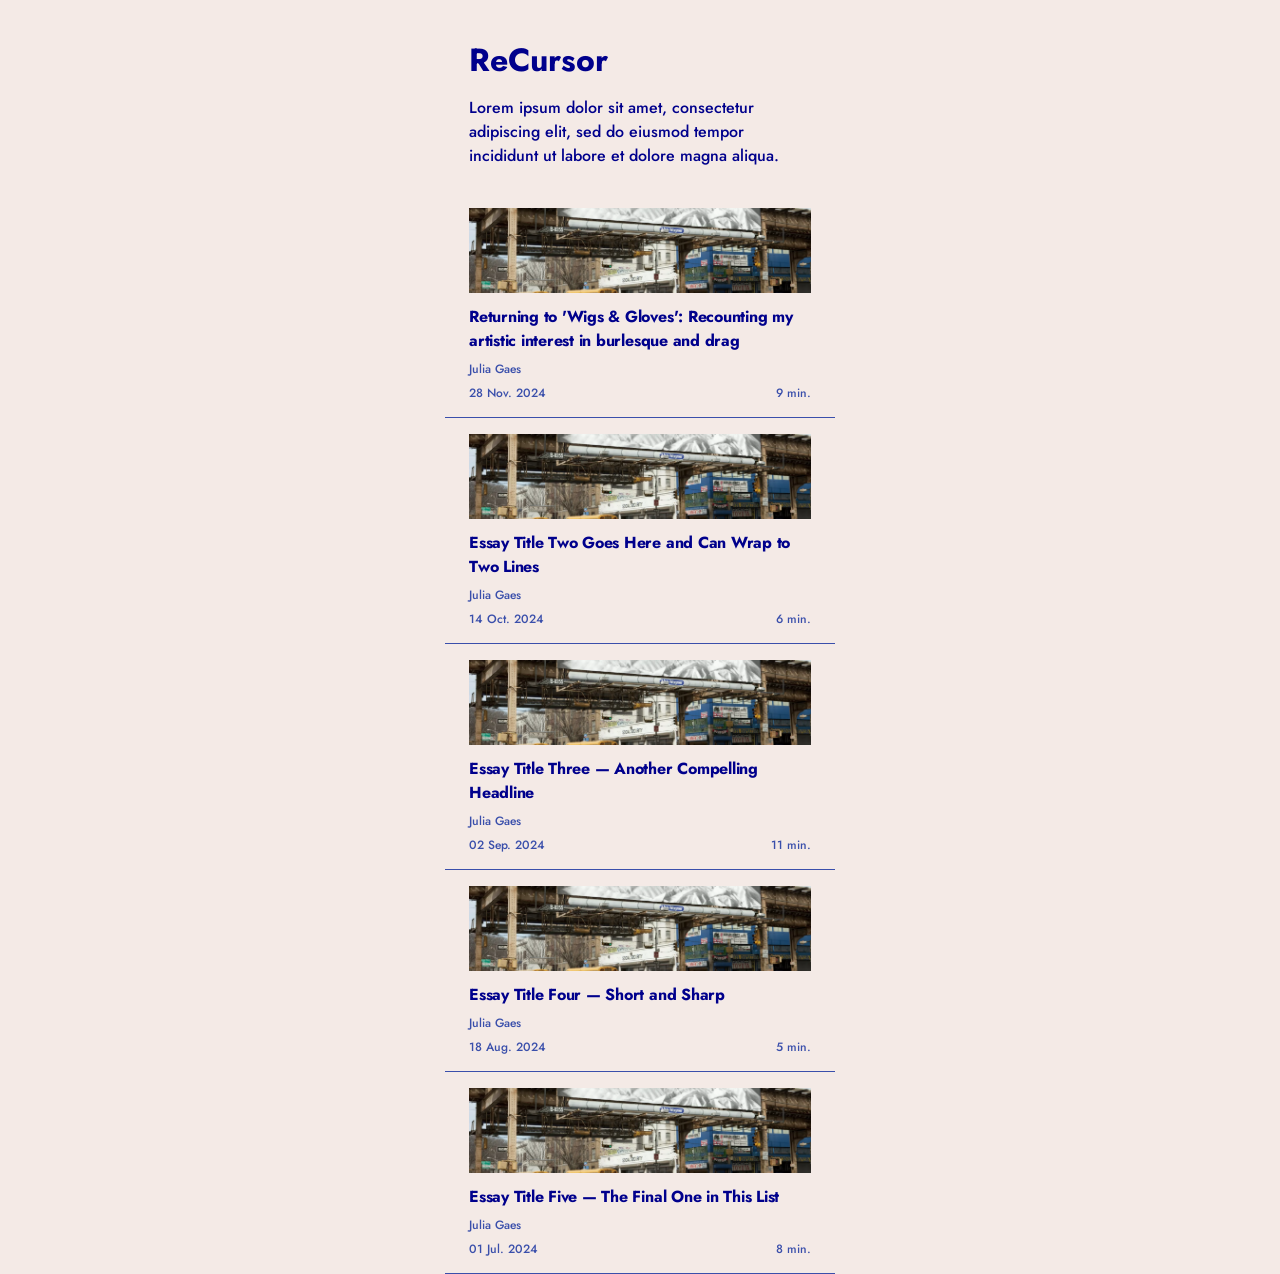
==== commit c0ac60cd: "update" ====
--- a/index.html
+++ b/index.html
@@ -2,10 +2,9 @@
 <html lang="en">
 <head>
   <meta charset="UTF-8" />
-  <meta name="viewport" content="width=device-width, initial-scale=1.0, maximum-scale=1.0, user-scalable=no" />
+  <meta name="viewport" content="width=device-width, initial-scale=1.0, maximum-scale=1.0, user-scalable=no, viewport-fit=cover" />
   <title>ReCursor</title>
 
-  <!-- Telegram Mini App SDK -->
   <script src="https://telegram.org/js/telegram-web-app.js"></script>
 
   <link href="https://fonts.googleapis.com/css2?family=Jost:wght@500;700&display=swap" rel="stylesheet" />
@@ -15,19 +14,16 @@
 
   <div class="phone">
 
-    <!-- Sticky header (appears on scroll) -->
     <header class="sticky-header" id="stickyHeader">
       <span class="sticky-logo">ReCursor</span>
       <a href="about.html" class="sticky-about">[A]</a>
     </header>
 
-    <!-- Intro -->
     <div class="intro">
       <h1>ReCursor</h1>
       <p>Lorem ipsum dolor sit amet, consectetur adipiscing elit, sed do eiusmod tempor incididunt ut labore et dolore magna aliqua.</p>
     </div>
 
-    <!-- Essay list -->
     <div class="essay-list">
 
       <a href="essay-1.html" class="essay-card">
@@ -42,7 +38,7 @@
 
       <a href="essay-1.html" class="essay-card">
         <img loading="lazy" class="thumb" src="assets/images/essay-1-1.webp" alt="Essay 2" />
-        <h4>Essay Title Recounting my artistic interest in burlesque and drag</h4>
+        <h4>Essay Title Two Goes Here and Can Wrap to Two Lines</h4>
         <span class="author">Julia Gaes</span>
         <div class="meta">
           <span>14 Oct. 2024</span>
@@ -52,7 +48,7 @@
 
       <a href="essay-1.html" class="essay-card">
         <img loading="lazy" class="thumb" src="assets/images/essay-1-1.webp" alt="Essay 3" />
-        <h4>Essay Title Three</h4>
+        <h4>Essay Title Three — Another Compelling Headline</h4>
         <span class="author">Julia Gaes</span>
         <div class="meta">
           <span>02 Sep. 2024</span>
@@ -62,7 +58,7 @@
 
       <a href="essay-1.html" class="essay-card">
         <img loading="lazy" class="thumb" src="assets/images/essay-1-1.webp" alt="Essay 4" />
-        <h4>Essay Title Four Recounting my artistic interest in burlesque and drag</h4>
+        <h4>Essay Title Four — Short and Sharp</h4>
         <span class="author">Julia Gaes</span>
         <div class="meta">
           <span>18 Aug. 2024</span>
@@ -72,7 +68,7 @@
 
       <a href="essay-1.html" class="essay-card">
         <img loading="lazy" class="thumb" src="assets/images/essay-1-1.webp" alt="Essay 5" />
-        <h4>Essay Title Five</h4>
+        <h4>Essay Title Five — The Final One in This List</h4>
         <span class="author">Julia Gaes</span>
         <div class="meta">
           <span>01 Jul. 2024</span>
@@ -80,22 +76,16 @@
         </div>
       </a>
 
-    </div><!-- /essay-list -->
 
-  </div><!-- /phone -->
 
-  <!-- Shared JS -->
   <script src="js/main.js"></script>
 
-  <!-- Page-specific JS -->
   <script>
-    // Telegram: expand to fullscreen on load
     if (window.Telegram?.WebApp) {
       Telegram.WebApp.ready();
       Telegram.WebApp.expand();
     }
 
-    // Sticky header — show after scrolling past intro
     const stickyHeader = document.getElementById('stickyHeader');
     const intro = document.querySelector('.intro');
 
--- a/css/style.css
+++ b/css/style.css
@@ -1,10 +1,7 @@
-/* =============================================
-   RECURSOR — style.css
-   ============================================= */
 
    @import url('https://fonts.googleapis.com/css2?family=Jost:wght@500;700&display=swap');
 
-   /* --- Variables --- */
+
    :root {
      --bg: #F4EAE6;
      --white: #FFFFFF;
@@ -13,7 +10,7 @@
      --font: 'Futura', 'Jost', sans-serif;
    }
    
-   /* --- Reset --- */
+
    *, *::before, *::after {
      box-sizing: border-box;
      margin: 0;
@@ -21,7 +18,7 @@
      font-family: var(--font);
    }
    
-   /* --- Base --- */
+
    html, body {
      background: var(--bg);
      font-family: var(--font);
@@ -42,7 +39,7 @@
      height: auto;
    }
    
-   /* --- Phone Container --- */
+
    .phone {
      max-width: 390px;
      min-height: 100vh;
@@ -51,9 +48,7 @@
      overflow-x: hidden;
    }
    
-   /* =============================================
-      TYPOGRAPHY
-      ============================================= */
+   /* typography */
    
    h1, .h1 {
      font-weight: 700;
@@ -81,9 +76,7 @@
      color: var(--blue);
    }
    
-   /* =============================================
-      STICKY HEADER (index page)
-      ============================================= */
+  
    
    .sticky-header {
      position: fixed;
@@ -125,9 +118,7 @@
      justify-content: center;
    }
    
-   /* =============================================
-      INTRO SECTION
-      ============================================= */
+ 
    
    .intro {
      padding: 40px 24px 24px;
@@ -136,9 +127,7 @@
      gap: 16px;
    }
    
-   /* =============================================
-      ESSAY LIST
-      ============================================= */
+   /* essay list */
    
    .essay-list {
      display: flex;
@@ -183,9 +172,7 @@
      width: 100%;
    }
    
-   /* =============================================
-      ESSAY / ABOUT HEADER BAR
-      ============================================= */
+   /* header */
    
    .essay-header-bar {
      position: fixed;
@@ -230,12 +217,10 @@
      text-align: center;
    }
    
-   /* =============================================
-      ESSAY PAGE
-      ============================================= */
+   /* essay page */
    
    .essay-page {
-     padding: 64px 24px 60px;
+     padding: 64px 24px 0;
      min-height: 100vh;
    }
    
@@ -306,9 +291,6 @@
      margin-top: 8px;
    }
    
-   /* =============================================
-      TEXT SELECTION BAR
-      ============================================= */
    
    .selection-bar {
      display: none;
@@ -350,9 +332,7 @@
      flex-shrink: 0;
    }
    
-   /* =============================================
-      COMMENT BOTTOM SHEET
-      ============================================= */
+   /* comment form #1 */
    
    .comment-overlay {
      display: none;
@@ -484,9 +464,7 @@
      cursor: pointer;
    }
    
-   /* =============================================
-      IMAGE GALLERY
-      ============================================= */
+   /* image gallery */
    
    .gallery-overlay {
      display: none;
@@ -580,9 +558,7 @@
      line-height: 1;
    }
    
-   /* =============================================
-      FOOTNOTES
-      ============================================= */
+   /* footnotes */
    
    .fn {
      font-size: 10px;
@@ -632,9 +608,7 @@
      color: var(--white);
    }
    
-   /* =============================================
-      ABOUT PAGE
-      ============================================= */
+   /* about page */
    
    .about-page {
      padding: 64px 0 60px;
@@ -694,13 +668,12 @@
      line-height: 40px;
    }
    
-   /* =============================================
-      BOTTOM COMMENT FORM
-      ============================================= */
+   /* comment form #2 */
    
    .bottom-comment {
      margin-top: 48px;
      padding-top: 32px;
+     padding-bottom: calc(60px + env(safe-area-inset-bottom));
      border-top: 1px solid var(--navy);
    }
    
@@ -712,7 +685,7 @@
      margin-bottom: 24px;
    }
    
-   /* Selection comment sheet — dark navy style */
+
    .comment-sheet--dark {
      background: #0A0A64;
    }
